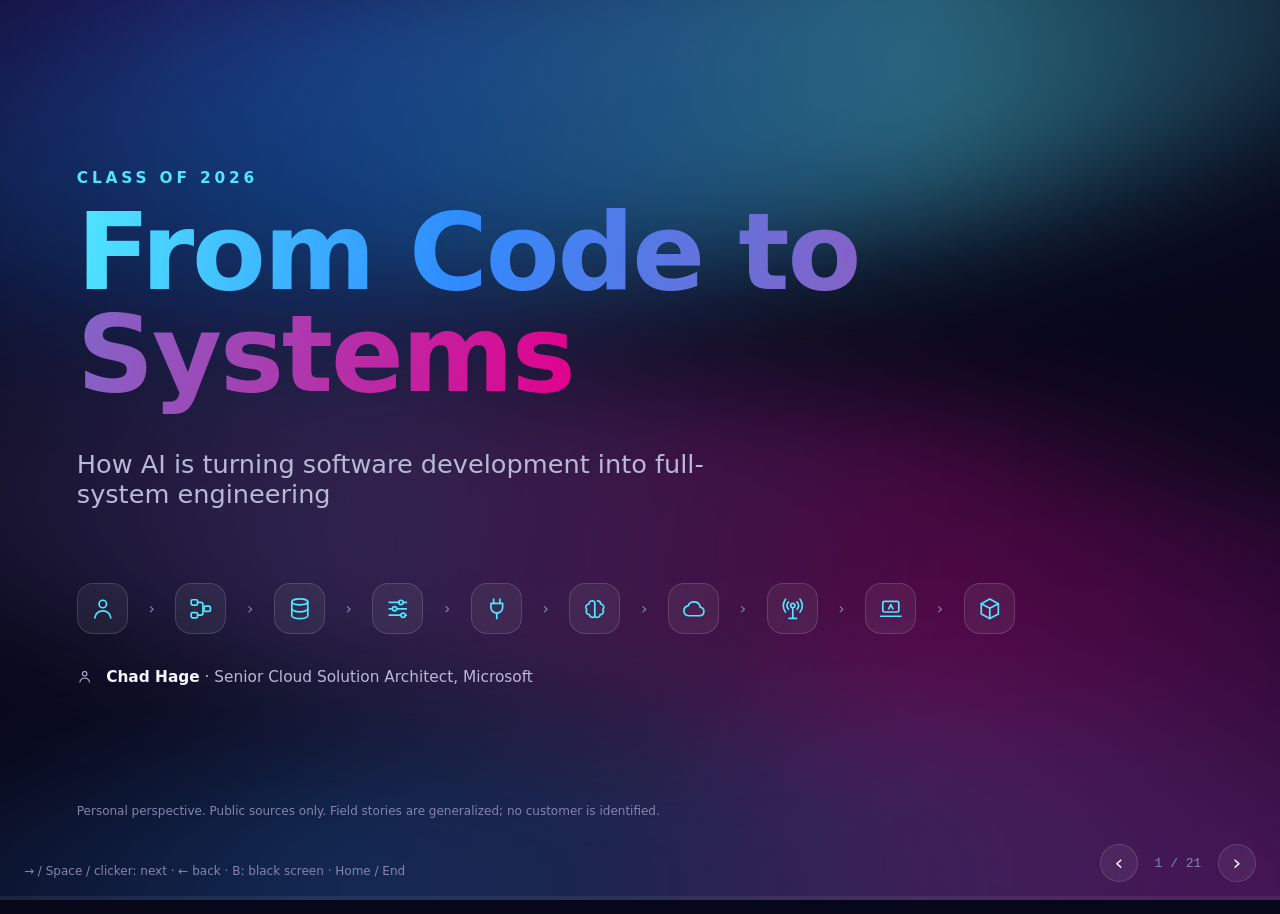
==== index.html @ 5c577702 "Publish From Code to Systems website Co-authored-by: Copilot <223556219+Copilot@users.noreply.github" ====
<!DOCTYPE html>
<html lang="en">
<head>
  <meta charset="utf-8">
  <meta name="viewport" content="width=device-width, initial-scale=1">
  <title>From Code to Systems · How AI is turning software development into full-system engineering</title>
  <meta name="description" content="A talk for computer science and computer engineering graduates on the shift from software development to full-system engineering in the AI era.">
  <link rel="stylesheet" href="styles.css">
</head>
<body>
  <div class="aurora" aria-hidden="true">
    <span class="ribbon r1"></span><span class="ribbon r2"></span><span class="ribbon r3"></span>
  </div>

  <main id="stage" aria-live="polite"></main>

  <nav class="hud" aria-label="Presentation controls">
    <button class="hud-btn" id="prevBtn" aria-label="Previous">&#8249;</button>
    <span class="hud-count" id="counter">1 / 1</span>
    <button class="hud-btn" id="nextBtn" aria-label="Next">&#8250;</button>
  </nav>
  <div class="progress" aria-hidden="true"><span id="progressBar"></span></div>
  <div class="blackout" id="blackout" aria-hidden="true"></div>
  <div class="keyhint" id="keyhint">→ / Space / clicker: next · ← back · B: black screen · Home / End</div>

  <noscript><p class="noscript">This talk needs JavaScript to present.</p></noscript>
  <!--TALK-DATA-->
  <script src="app.js"></script>
</body>
</html>
---- styles.css ----
/* From Code to Systems — presentation microsite
   Visual direction inspired by the Microsoft Ignite 2026 stage: deep night canvas,
   flowing blue-violet-magenta light ribbons, Segoe type, bright cyan accents. */

:root {
  --bg: #07071a;
  --bg-2: #0e0d2b;
  --panel: rgba(255, 255, 255, 0.06);
  --panel-strong: rgba(255, 255, 255, 0.10);
  --line: rgba(255, 255, 255, 0.14);
  --text: #f5f5ff;
  --muted: #b9b8d9;
  --dim: #8584ad;
  --blue: #0078d4;
  --sky: #50e6ff;
  --violet: #8661c5;
  --magenta: #e3008c;
  --amber: #ffb900;
  --green: #6ccb5f;
  --grad: linear-gradient(100deg, #50e6ff 0%, #2f8cff 30%, #8661c5 62%, #e3008c 100%);
  --font: "Segoe UI Variable Display", "Segoe UI Variable Text", "Segoe UI", system-ui, -apple-system, "Helvetica Neue", Arial, sans-serif;
  --mono: "Cascadia Code", "Cascadia Mono", Consolas, ui-monospace, monospace;
  --radius: 20px;
  --ease: cubic-bezier(.2, .8, .2, 1);
}

* { box-sizing: border-box; }
html, body { margin: 0; height: 100%; background: var(--bg); color: var(--text); font-family: var(--font); overflow: hidden; }
body { -webkit-font-smoothing: antialiased; }
a { color: var(--sky); text-decoration: none; }
a:hover, a:focus-visible { text-decoration: underline; }
button { font-family: inherit; }
:focus-visible { outline: 2px solid var(--sky); outline-offset: 3px; }

/* ---------- Ambient aurora ---------- */
.aurora { position: fixed; inset: 0; z-index: 0; pointer-events: none; overflow: hidden;
  background: radial-gradient(120% 90% at 15% 0%, #1a1550 0%, transparent 55%),
              radial-gradient(90% 80% at 100% 100%, #3a0a45 0%, transparent 60%), var(--bg); }
.ribbon { position: absolute; width: 140vw; height: 38vh; left: -20vw; border-radius: 50%;
  filter: blur(60px); opacity: .42; mix-blend-mode: screen; animation: drift 22s ease-in-out infinite alternate; }
.r1 { top: -8vh; background: linear-gradient(90deg, transparent, #0078d4, #50e6ff, transparent); transform: rotate(-8deg); }
.r2 { top: 42vh; background: linear-gradient(90deg, transparent, #8661c5, #e3008c, transparent); transform: rotate(6deg); animation-duration: 28s; opacity: .30; }
.r3 { bottom: -18vh; background: linear-gradient(90deg, transparent, #2f8cff, #8661c5, transparent); transform: rotate(-3deg); animation-duration: 34s; opacity: .25; }
@keyframes drift { from { translate: -6vw 0; } to { translate: 6vw 3vh; } }

/* ---------- Stage & slides ---------- */
#stage { position: relative; z-index: 1; height: 100vh; width: 100vw; }
.slide { position: absolute; inset: 0; padding: clamp(28px, 5vh, 64px) clamp(28px, 6vw, 110px) 90px;
  display: flex; flex-direction: column; opacity: 0; visibility: hidden; transform: translateY(18px) scale(.99);
  transition: opacity .55s var(--ease), transform .55s var(--ease), visibility 0s linear .55s; overflow-y: auto; }
.slide.active { opacity: 1; visibility: visible; transform: none; transition: opacity .55s var(--ease), transform .55s var(--ease); }
.slide::-webkit-scrollbar { width: 8px; } .slide::-webkit-scrollbar-thumb { background: var(--line); border-radius: 8px; }

.kicker { display: inline-flex; align-items: center; gap: 10px; font-size: clamp(13px, 1.1vw, 17px); letter-spacing: .18em;
  text-transform: uppercase; color: var(--sky); font-weight: 600; margin-bottom: 10px; }
.kicker::before { content: ""; width: 28px; height: 2px; background: var(--grad); border-radius: 2px; }
h1, h2, h3 { margin: 0; font-weight: 600; letter-spacing: -.02em; }
h2.title { font-size: clamp(30px, 3.6vw, 60px); line-height: 1.05; }
.subtitle { color: var(--muted); font-size: clamp(16px, 1.4vw, 22px); margin-top: 8px; }
.grad-text { background: var(--grad); -webkit-background-clip: text; background-clip: text; color: transparent; }
.head { margin-bottom: clamp(16px, 3vh, 36px); }

.icon { width: 1em; height: 1em; display: inline-block; vertical-align: middle; flex: none; }
.icon svg { width: 100%; height: 100%; display: block; }
.chip { display: inline-flex; align-items: center; gap: 6px; padding: 4px 12px; border-radius: 999px; font-size: 13px;
  background: var(--panel); border: 1px solid var(--line); color: var(--muted); }
.src { display: inline-flex; gap: 6px; align-items: center; font-size: 13px; color: var(--dim); margin-top: 10px; }
.src a { color: var(--sky); }
.src .icon { font-size: 14px; color: var(--dim); }

.step { opacity: 0; transform: translateY(14px); transition: opacity .45s var(--ease), transform .45s var(--ease); }
.step.on { opacity: 1; transform: none; }

.glass { background: var(--panel); border: 1px solid var(--line); border-radius: var(--radius);
  backdrop-filter: blur(14px); -webkit-backdrop-filter: blur(14px); }

/* ---------- Title ---------- */
.s-title { justify-content: center; }
.s-title .eyebrow { color: var(--sky); letter-spacing: .25em; text-transform: uppercase; font-weight: 600; font-size: clamp(14px, 1.2vw, 18px); }
.s-title h1 { font-size: clamp(52px, 8.4vw, 150px); line-height: .95; margin: 14px 0 18px; }
.s-title .lede { font-size: clamp(18px, 2vw, 32px); color: var(--muted); max-width: 26em; }
.s-title .byline { margin-top: 34px; display: flex; gap: 14px; align-items: center; color: var(--muted); font-size: clamp(14px, 1.2vw, 18px); }
.s-title .byline strong { color: var(--text); }
.icon-rail { display: flex; gap: clamp(10px, 1.6vw, 24px); margin-top: 48px; flex-wrap: wrap; }
.icon-rail .ic { width: clamp(40px, 4vw, 62px); height: clamp(40px, 4vw, 62px); border-radius: 16px; display: grid; place-items: center;
  font-size: clamp(20px, 2vw, 30px); background: var(--panel); border: 1px solid var(--line); color: var(--sky);
  animation: pop .6s var(--ease) both; }
.icon-rail .arrow { align-self: center; color: var(--dim); }
@keyframes pop { from { opacity: 0; transform: translateY(10px) scale(.9); } }
.disclaimer { position: absolute; bottom: 70px; left: clamp(28px, 6vw, 110px); font-size: 12px; color: var(--dim); }

/* ---------- Intro ---------- */
.intro-grid { display: grid; grid-template-columns: repeat(2, minmax(0, 1fr)); gap: 18px; max-width: 1100px; }
.intro-item { display: flex; align-items: center; gap: 18px; padding: 22px 26px; font-size: clamp(18px, 1.7vw, 26px); }
.intro-item .icon { font-size: 40px; color: var(--sky); }

/* ---------- Poll ---------- */
.s-poll { justify-content: center; align-items: center; text-align: center; }
.poll-hand { font-size: clamp(80px, 11vw, 170px); color: var(--amber); animation: wave 2.4s ease-in-out infinite; transform-origin: 70% 90%; }
@keyframes wave { 0%, 60%, 100% { rotate: 0deg; } 10%, 30% { rotate: 14deg; } 20%, 40% { rotate: -8deg; } }
.poll-q { font-size: clamp(30px, 4.4vw, 72px); line-height: 1.08; max-width: 18em; margin: 18px 0 26px; }
.poll-follow { display: flex; flex-direction: column; gap: 10px; align-items: center; }
.poll-follow .step { font-size: clamp(18px, 2vw, 32px); color: var(--muted); display: flex; gap: 12px; align-items: center; }
.poll-follow .step .icon { color: var(--amber); }
.poll-punch { margin-top: 26px; font-size: clamp(22px, 2.6vw, 42px); font-weight: 600; }
.tally { display: flex; gap: 10px; margin-top: 22px; justify-content: center; }
.tally button { background: var(--panel); border: 1px solid var(--line); color: var(--muted); border-radius: 999px; padding: 8px 16px; cursor: pointer; font-size: 14px; }
.tally button.sel { background: var(--grad); color: #07071a; border-color: transparent; font-weight: 700; }

/* ---------- Shift ---------- */
.shift-row { display: grid; grid-template-columns: 1fr auto 1fr; gap: clamp(16px, 3vw, 48px); align-items: stretch; }
.shift-col { padding: clamp(20px, 3vw, 40px); }
.shift-col h3 { display: flex; align-items: center; gap: 14px; font-size: clamp(22px, 2.4vw, 38px); margin-bottom: 18px; }
.shift-col h3 .icon { font-size: 1.4em; }
.shift-col.then h3 { color: var(--muted); }
.shift-col.now { border-color: rgba(80, 230, 255, .45); box-shadow: 0 0 60px rgba(80, 230, 255, .12) inset; }
.shift-col.now h3 { color: var(--sky); }
.shift-col ul { list-style: none; margin: 0; padding: 0; display: grid; gap: 14px; }
.shift-col li { font-size: clamp(18px, 1.9vw, 30px); display: flex; gap: 12px; align-items: center; }
.shift-col.then li { color: var(--muted); }
.shift-col li::before { content: ""; width: 10px; height: 10px; border-radius: 50%; background: currentColor; opacity: .7; flex: none; }
.shift-arrow { align-self: center; font-size: clamp(40px, 5vw, 80px); color: var(--violet); }
.bigline { margin-top: clamp(20px, 5vh, 56px); font-size: clamp(26px, 3.6vw, 60px); font-weight: 700; line-height: 1.1; }

/* ---------- Reveal ---------- */
.reveal-grid { display: grid; grid-template-columns: repeat(3, minmax(0, 1fr)); gap: 20px; flex: 1; align-content: start; }
.reveal-card { padding: 26px; display: flex; flex-direction: column; gap: 14px; cursor: pointer; min-height: 320px; position: relative; }
.reveal-card .icon.big { font-size: 46px; color: var(--sky); }
.reveal-card .prompt { font-size: clamp(17px, 1.55vw, 24px); line-height: 1.3; }
.reveal-card .answer { margin-top: auto; font-size: clamp(38px, 4.6vw, 76px); font-weight: 800; line-height: 1; display: none; }
.reveal-card.open .answer { display: block; animation: pop .5s var(--ease) both; }
.reveal-card .qmark { margin-top: auto; font-size: clamp(38px, 4.6vw, 76px); font-weight: 800; color: var(--dim); line-height: 1; }
.reveal-card.open .qmark { display: none; }
.reveal-card .note { color: var(--muted); font-size: 15px; opacity: 0; transition: opacity .5s .2s; }
.reveal-card.open .note { opacity: 1; }
.reveal-card .src { opacity: 0; transition: opacity .5s .3s; margin-top: 0; }
.reveal-card.open .src { opacity: 1; }
.takeaway { margin-top: clamp(16px, 4vh, 40px); font-size: clamp(22px, 2.6vw, 42px); font-weight: 600; }

/* ---------- Evidence ---------- */
.evi-grid { display: grid; grid-template-columns: repeat(3, minmax(0, 1fr)); gap: 18px; }
.evi { padding: 22px 24px; display: flex; flex-direction: column; gap: 8px; }
.evi .top { display: flex; align-items: center; gap: 14px; }
.evi .top .icon { font-size: 34px; color: var(--sky); }
.evi .stat { font-size: clamp(28px, 3vw, 50px); font-weight: 800; line-height: 1; }
.evi .label { color: var(--muted); font-size: clamp(15px, 1.25vw, 19px); line-height: 1.35; }
.caveat { margin-top: 20px; color: var(--dim); font-size: 15px; display: flex; gap: 8px; align-items: center; }
.caveat .icon { color: var(--amber); }

/* ---------- Provocation ---------- */
.s-provocation { justify-content: center; align-items: center; }
.flip { perspective: 1600px; width: min(1100px, 90vw); height: min(440px, 56vh); cursor: pointer; }
.flip-inner { position: relative; width: 100%; height: 100%; transition: transform .9s var(--ease); transform-style: preserve-3d; }
.flip.flipped .flip-inner { transform: rotateY(180deg); }
.face { position: absolute; inset: 0; backface-visibility: hidden; -webkit-backface-visibility: hidden; border-radius: 28px;
  display: flex; flex-direction: column; justify-content: center; padding: clamp(28px, 5vw, 70px); gap: 18px; }
.face.front { background: linear-gradient(135deg, #2a0f3c, #12123a); border: 1px solid rgba(227, 0, 140, .45); }
.face.back { background: linear-gradient(135deg, #062a45, #141a4a); border: 1px solid rgba(80, 230, 255, .5); transform: rotateY(180deg); }
.face .tag { font-size: 15px; letter-spacing: .2em; text-transform: uppercase; font-weight: 700; display: flex; align-items: center; gap: 10px; }
.face.front .tag { color: #ff6fc4; } .face.back .tag { color: var(--sky); }
.face .say { font-size: clamp(30px, 4.4vw, 72px); font-weight: 700; line-height: 1.08; }
.face.front .say { text-decoration: line-through rgba(227, 0, 140, 0); transition: text-decoration-color .6s; }
.face .icon.giant { position: absolute; right: 40px; top: 36px; font-size: 80px; opacity: .18; }
.vote { display: flex; gap: 14px; margin-top: 10px; }
.vote span { padding: 8px 18px; border-radius: 999px; border: 1px solid var(--line); background: var(--panel); font-size: 16px; display: inline-flex; gap: 8px; align-items: center; }

/* ---------- Stack ---------- */
.stack-wrap { display: grid; grid-template-columns: minmax(280px, 0.9fr) 1.2fr; gap: clamp(18px, 3vw, 44px); flex: 1; min-height: 0; }
.stack { display: flex; flex-direction: column; gap: 6px; }
.layer { display: flex; align-items: center; gap: 14px; padding: 9px 16px; border-radius: 14px; background: var(--panel); border: 1px solid var(--line);
  cursor: pointer; transition: all .35s var(--ease); font-size: clamp(14px, 1.25vw, 19px); color: var(--muted); text-align: left; width: 100%; font-family: inherit; }
.layer .num { font-family: var(--mono); font-size: 12px; color: var(--dim); width: 22px; }
.layer .icon { font-size: 22px; color: var(--sky); }
.layer:hover { background: var(--panel-strong); }
.layer.sel { background: linear-gradient(90deg, rgba(0,120,212,.45), rgba(134,97,197,.35)); color: var(--text); border-color: rgba(80,230,255,.6);
  transform: translateX(10px); box-shadow: 0 8px 30px rgba(0, 120, 212, .25); }
.layer.done { color: var(--text); }
.detail { padding: clamp(22px, 3vw, 40px); display: flex; flex-direction: column; gap: 18px; }
.detail .dh { display: flex; align-items: center; gap: 18px; }
.detail .dh .icon { font-size: 64px; color: var(--sky); }
.detail .dh h3 { font-size: clamp(26px, 2.8vw, 46px); }
.kv { display: grid; grid-template-columns: 44px 1fr; gap: 14px 12px; align-items: start; }
.kv .icon { font-size: 28px; }
.kv .k { font-size: 12px; letter-spacing: .14em; text-transform: uppercase; color: var(--dim); }
.kv .v { font-size: clamp(17px, 1.6vw, 25px); }
.kv .ok { color: var(--green); } .kv .bad { color: #ff7a8a; } .kv .sk { color: var(--amber); }
.pills { display: flex; flex-wrap: wrap; gap: 8px; margin-top: 4px; }
.pill { padding: 4px 12px; border-radius: 999px; font-size: 14px; background: rgba(255,185,0,.12); border: 1px solid rgba(255,185,0,.35); color: #ffd56b; }
.detail-empty { color: var(--dim); display: grid; place-items: center; text-align: center; font-size: 20px; gap: 12px; }
.detail-empty .icon { font-size: 60px; color: var(--violet); }

/* ---------- Journey ---------- */
.journey-req { font-size: clamp(18px, 1.9vw, 30px); padding: 16px 22px; border-left: 4px solid var(--sky); background: var(--panel); border-radius: 12px; margin-bottom: 18px; font-style: italic; }
.journey-wrap { display: grid; grid-template-columns: minmax(240px, .75fr) 1.25fr; gap: clamp(18px, 3vw, 44px); flex: 1; min-height: 0; }
.track { position: relative; display: flex; flex-direction: column; gap: 4px; }
.track .layer { cursor: default; padding: 7px 14px; }
.packet { position: absolute; left: -16px; width: 12px; height: 12px; border-radius: 50%; background: var(--sky);
  box-shadow: 0 0 0 6px rgba(80,230,255,.2), 0 0 24px var(--sky); transition: top .6s var(--ease); }
.jcard { padding: clamp(22px, 3vw, 38px); display: flex; flex-direction: column; gap: 18px; }
.jcard .stepno { font-family: var(--mono); color: var(--dim); font-size: 14px; }
.jcard .what { font-size: clamp(22px, 2.4vw, 38px); font-weight: 600; line-height: 1.15; }
.jgrid { display: grid; grid-template-columns: 1fr 1fr; gap: 14px; }
.jbox { padding: 16px 18px; border-radius: 14px; display: flex; gap: 12px; align-items: flex-start; font-size: clamp(15px, 1.4vw, 21px); }
.jbox .icon { font-size: 26px; }
.jbox.breaks { background: rgba(255, 80, 110, .1); border: 1px solid rgba(255, 80, 110, .35); }
.jbox.breaks .icon { color: #ff7a8a; }
.jbox.save { background: rgba(108, 203, 95, .1); border: 1px solid rgba(108, 203, 95, .35); }
.jbox.save .icon { color: var(--green); }
.jbox small { display: block; font-size: 11px; letter-spacing: .14em; text-transform: uppercase; color: var(--dim); margin-bottom: 4px; }

/* ---------- Trio ---------- */
.trio { display: grid; grid-template-columns: repeat(3, minmax(0, 1fr)); gap: 20px; }
.trio .t { padding: 30px; display: flex; flex-direction: column; gap: 12px; }
.trio .t .icon { font-size: 60px; color: var(--sky); }
.trio .t h3 { font-size: clamp(22px, 2.2vw, 36px); }
.trio .t .line { color: var(--muted); font-size: clamp(16px, 1.4vw, 21px); }
.trio .t .proof { font-size: 15px; padding-top: 12px; border-top: 1px solid var(--line); }

/* ---------- Skills ---------- */
.skills-wrap { display: grid; grid-template-columns: 1.05fr 1fr; gap: clamp(16px, 2.5vw, 36px); flex: 1; min-height: 0; }
.skill-grid { display: grid; grid-template-columns: repeat(3, minmax(0, 1fr)); gap: 10px; align-content: start; }
.tile { display: flex; flex-direction: column; align-items: flex-start; gap: 8px; padding: 12px 14px; border-radius: 14px; background: var(--panel); border: 1px solid var(--line);
  color: var(--muted); cursor: pointer; text-align: left; font-family: inherit; font-size: clamp(12px, 1vw, 15px); transition: all .3s var(--ease); }
.tile .icon { font-size: 26px; color: var(--sky); }
.tile:hover { background: var(--panel-strong); color: var(--text); }
.tile.sel { background: linear-gradient(135deg, rgba(0,120,212,.5), rgba(227,0,140,.3)); color: var(--text); border-color: rgba(80,230,255,.6); transform: scale(1.03); }
.tile.seen { color: var(--text); }
.skill-card { perspective: 1600px; min-height: 380px; cursor: pointer; }
.skill-card .flip-inner { min-height: 380px; }
.skill-card .face { justify-content: flex-start; padding: clamp(22px, 2.6vw, 36px); border-radius: 22px; }
.skill-card.flipped .flip-inner { transform: rotateY(180deg); }
.skill-card .face h3 { font-size: clamp(22px, 2.2vw, 36px); display: flex; gap: 14px; align-items: center; }
.skill-card .face h3 .icon { font-size: 1.4em; color: var(--sky); }
.skill-card .why { font-size: clamp(18px, 1.8vw, 28px); line-height: 1.25; font-weight: 600; }
.skill-card .hint { margin-top: auto; color: var(--dim); font-size: 13px; display: flex; gap: 8px; align-items: center; }
.oldnew { display: grid; gap: 12px; }
.oldnew .o, .oldnew .n { padding: 14px 16px; border-radius: 14px; font-size: clamp(15px, 1.4vw, 21px); }
.oldnew .o { background: rgba(255,255,255,.05); color: var(--muted); }
.oldnew .n { background: rgba(80,230,255,.1); border: 1px solid rgba(80,230,255,.35); }
.oldnew small { display: block; font-size: 11px; letter-spacing: .14em; text-transform: uppercase; color: var(--dim); margin-bottom: 4px; }
details.starter { margin-top: 14px; border-radius: 14px; background: rgba(255,185,0,.08); border: 1px solid rgba(255,185,0,.3); padding: 10px 16px; }
details.starter summary { cursor: pointer; color: #ffd56b; font-weight: 600; display: flex; gap: 8px; align-items: center; list-style: none; }
details.starter summary::-webkit-details-marker { display: none; }
details.starter p { margin: 8px 0 2px; font-size: clamp(15px, 1.3vw, 19px); }

/* ---------- Field stories & cases ---------- */
.field-grid, .case-grid { display: grid; grid-template-columns: repeat(2, minmax(0, 1fr)); gap: 16px; }
.case-grid { grid-template-columns: repeat(3, minmax(0, 1fr)); }
.story { padding: 22px 24px; display: grid; grid-template-columns: 56px 1fr; gap: 6px 16px; }
.story > .icon { font-size: 44px; color: var(--sky); grid-row: span 5; }
.story .sector { font-size: 13px; letter-spacing: .14em; text-transform: uppercase; color: var(--dim); }
.story h3 { font-size: clamp(20px, 1.9vw, 30px); }
.story .row { display: flex; gap: 10px; align-items: flex-start; font-size: clamp(14px, 1.2vw, 18px); color: var(--muted); }
.story .row .icon { font-size: 18px; margin-top: 3px; }
.story .lesson { color: var(--text); font-weight: 600; }
.story .lesson .icon { color: var(--amber); }
.case { padding: 22px; display: flex; flex-direction: column; gap: 6px; }
.case .top { display: flex; justify-content: space-between; align-items: center; }
.case .top .icon { font-size: 32px; color: var(--sky); }
.case .org { font-weight: 700; font-size: clamp(17px, 1.5vw, 23px); }
.case .what { color: var(--dim); font-size: 14px; }
.case .stat { font-size: clamp(30px, 3vw, 50px); font-weight: 800; margin-top: 8px; line-height: 1.05; }
.case .stat.quote { font-size: clamp(24px, 2.2vw, 36px); font-style: italic; }
.case .sl { color: var(--muted); font-size: 15px; }

/* ---------- Roles ---------- */
.legend { display: flex; gap: 16px; flex-wrap: wrap; align-items: center; margin-bottom: 16px; }
.legend .lg { display: inline-flex; gap: 8px; align-items: center; font-size: 15px; color: var(--muted); }
.dot { width: 12px; height: 12px; border-radius: 50%; display: inline-block; }
.dot.now { background: var(--green); } .dot.y1 { background: var(--sky); } .dot.y3 { background: var(--magenta); }
.legend .ln { font-size: 13px; color: var(--dim); font-style: italic; }
.role-cols { display: grid; grid-template-columns: repeat(3, minmax(0, 1fr)); gap: 16px; flex: 1; }
.role-col h4 { margin: 0 0 10px; font-size: 14px; letter-spacing: .14em; text-transform: uppercase; display: flex; gap: 8px; align-items: center; color: var(--muted); }
.role { padding: 16px 18px; margin-bottom: 12px; display: grid; grid-template-columns: 40px 1fr; gap: 4px 12px; }
.role > .icon { font-size: 32px; grid-row: span 3; }
.role.now > .icon { color: var(--green); } .role.y1 > .icon { color: var(--sky); } .role.y3 > .icon { color: #ff6fc4; }
.role h3 { font-size: clamp(17px, 1.5vw, 23px); }
.role .line { color: var(--muted); font-size: 14px; }
.role .proof { font-size: 13px; }
.role.feature { border-color: rgba(108,203,95,.6); box-shadow: 0 0 40px rgba(108,203,95,.15); }

/* ---------- Close ---------- */
.s-close { justify-content: center; align-items: center; text-align: center; }
.s-close .l1 { font-size: clamp(34px, 5vw, 86px); font-weight: 600; color: var(--muted); }
.s-close .l2 { font-size: clamp(42px, 6.4vw, 112px); font-weight: 800; line-height: 1.02; margin-top: 12px; max-width: 14em; }
.s-close .thanks { margin-top: 48px; font-size: clamp(20px, 2vw, 30px); color: var(--muted); }
.s-close .thanks strong { color: var(--text); }

/* ---------- Sources ---------- */
.src-grid { display: grid; grid-template-columns: repeat(2, minmax(0, 1fr)); gap: 18px; }
.src-group { padding: 20px 24px; }
.src-group h3 { font-size: 18px; margin-bottom: 10px; color: var(--sky); }
.src-group ol { margin: 0; padding-left: 20px; display: grid; gap: 6px; font-size: 14px; color: var(--muted); }
.src-group a { color: var(--text); }

/* ---------- HUD ---------- */
.hud { position: fixed; z-index: 5; right: 24px; bottom: 18px; display: flex; gap: 8px; align-items: center; }
.hud-btn { width: 38px; height: 38px; border-radius: 50%; border: 1px solid var(--line); background: var(--panel); color: var(--text); font-size: 22px; cursor: pointer; line-height: 1; }
.hud-btn:hover { background: var(--panel-strong); }
.hud-count { font-family: var(--mono); font-size: 13px; color: var(--dim); min-width: 64px; text-align: center; }
.progress { position: fixed; z-index: 5; left: 0; right: 0; bottom: 0; height: 4px; background: rgba(255,255,255,.06); }
.progress span { display: block; height: 100%; width: 0; background: var(--grad); transition: width .5s var(--ease); }
.blackout { position: fixed; inset: 0; z-index: 20; background: #000; opacity: 0; pointer-events: none; transition: opacity .4s; }
.blackout.on { opacity: 1; pointer-events: auto; }
.keyhint { position: fixed; z-index: 5; left: 24px; bottom: 22px; font-size: 12px; color: var(--dim); transition: opacity 1s; }
.keyhint.hide { opacity: 0; }
.noscript { position: fixed; inset: 0; display: grid; place-items: center; font-size: 22px; }

/* ---------- Responsive ---------- */
@media (max-width: 1100px) {
  .reveal-grid, .evi-grid, .trio, .case-grid, .role-cols { grid-template-columns: repeat(2, minmax(0, 1fr)); }
  .skills-wrap, .stack-wrap, .journey-wrap { grid-template-columns: 1fr; }
}
@media (max-width: 700px) {
  .reveal-grid, .evi-grid, .trio, .case-grid, .role-cols, .field-grid, .intro-grid, .src-grid, .jgrid { grid-template-columns: 1fr; }
  .shift-row { grid-template-columns: 1fr; } .shift-arrow { rotate: 90deg; justify-self: center; }
  .skill-grid { grid-template-columns: repeat(2, minmax(0, 1fr)); }
  .keyhint { display: none; }
}
@media (prefers-reduced-motion: reduce) {
  *, *::before, *::after { animation: none !important; transition-duration: .01ms !important; }
}
@media print {
  html, body { overflow: visible; height: auto; }
  .aurora, .hud, .progress, .keyhint, .blackout { display: none; }
  #stage { height: auto; }
  .slide { position: relative; opacity: 1; visibility: visible; transform: none; page-break-after: always; min-height: 100vh; }
  .step, .reveal-card .note, .reveal-card .src { opacity: 1 !important; transform: none !important; }
}
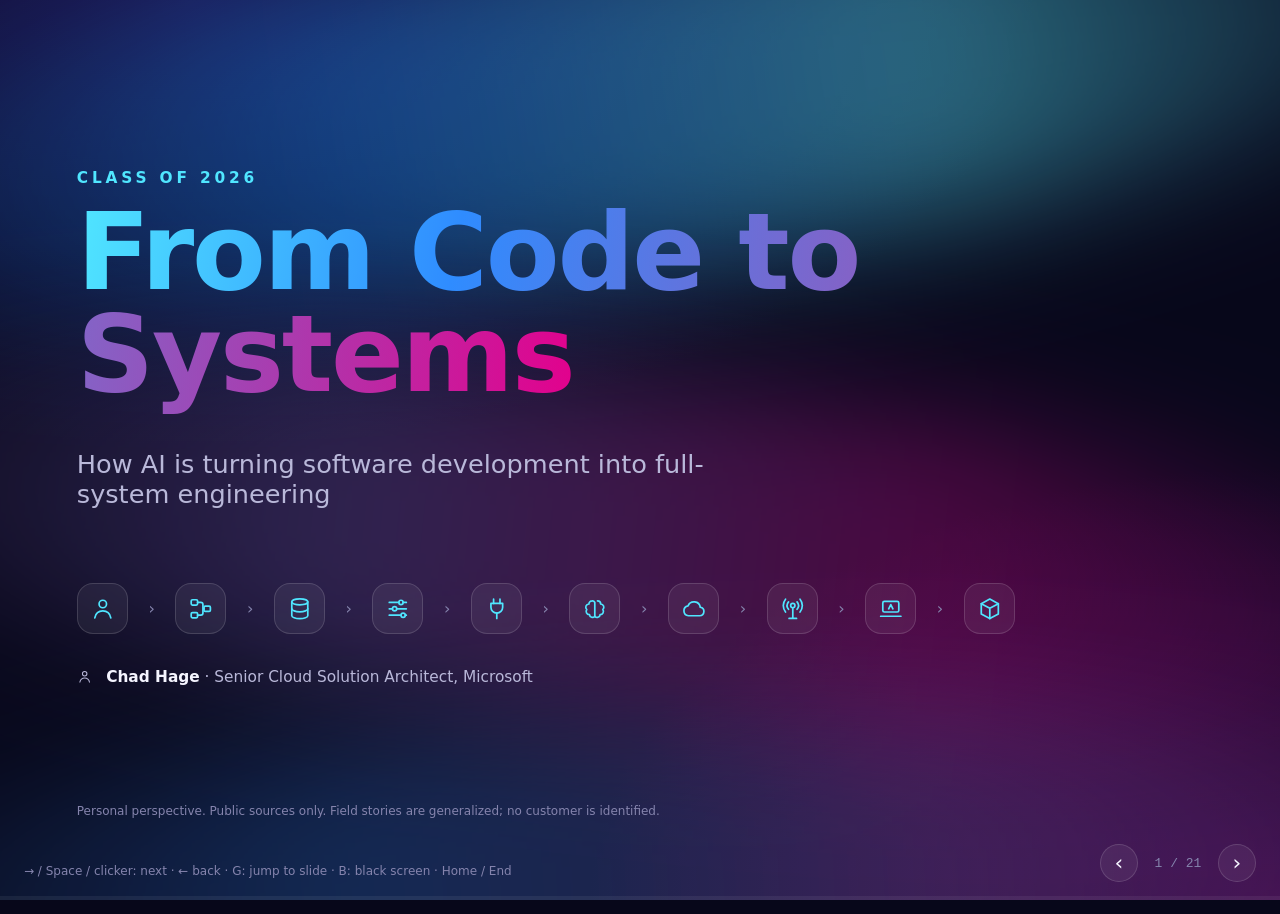
==== commit 1b1e757d: "Add a subtle slide jump picker Open slide navigation from the counter or the G shortcut, with access" ====
--- a/index.html
+++ b/index.html
@@ -16,12 +16,20 @@
 
   <nav class="hud" aria-label="Presentation controls">
     <button class="hud-btn" id="prevBtn" aria-label="Previous">&#8249;</button>
-    <span class="hud-count" id="counter">1 / 1</span>
+    <button class="hud-count" id="counter" type="button" aria-label="Jump to slide" aria-haspopup="dialog" aria-controls="slidePicker" aria-expanded="false" aria-keyshortcuts="G" title="Jump to slide (G)" disabled>1 / 1</button>
     <button class="hud-btn" id="nextBtn" aria-label="Next">&#8250;</button>
   </nav>
+  <dialog class="slide-picker" id="slidePicker" aria-labelledby="slidePickerTitle">
+    <header class="slide-picker-head">
+      <h2 id="slidePickerTitle">Jump to slide</h2>
+      <button class="hud-btn" id="closePicker" type="button" aria-label="Close slide picker">&#215;</button>
+    </header>
+    <ol class="jump-list" id="slideList"></ol>
+    <p class="slide-picker-hint">Choose a slide &middot; Esc to close</p>
+  </dialog>
   <div class="progress" aria-hidden="true"><span id="progressBar"></span></div>
   <div class="blackout" id="blackout" aria-hidden="true"></div>
-  <div class="keyhint" id="keyhint">→ / Space / clicker: next · ← back · B: black screen · Home / End</div>
+  <div class="keyhint" id="keyhint">→ / Space / clicker: next · ← back · G: jump to slide · B: black screen · Home / End</div>
 
   <noscript><p class="noscript">This talk needs JavaScript to present.</p></noscript>
   <!--TALK-DATA-->
--- a/styles.css
+++ b/styles.css
@@ -297,7 +297,25 @@
 .hud { position: fixed; z-index: 5; right: 24px; bottom: 18px; display: flex; gap: 8px; align-items: center; }
 .hud-btn { width: 38px; height: 38px; border-radius: 50%; border: 1px solid var(--line); background: var(--panel); color: var(--text); font-size: 22px; cursor: pointer; line-height: 1; }
 .hud-btn:hover { background: var(--panel-strong); }
-.hud-count { font-family: var(--mono); font-size: 13px; color: var(--dim); min-width: 64px; text-align: center; }
+.hud-count { font-family: var(--mono); font-size: 13px; color: var(--dim); min-width: 64px; height: 38px; padding: 0 8px;
+  border: 0; border-radius: 8px; background: none; text-align: center; cursor: pointer; }
+.hud-count:hover, .hud-count:focus-visible { color: var(--sky); background: var(--panel); }
+.hud-count:disabled { cursor: default; }
+.slide-picker { width: min(520px, calc(100vw - 32px)); max-width: none; max-height: min(640px, calc(100dvh - 48px));
+  padding: 16px; border: 1px solid var(--line); border-radius: var(--radius); background: var(--bg-2); color: var(--text); overflow: hidden; }
+.slide-picker[open] { display: flex; flex-direction: column; }
+.slide-picker::backdrop { background: var(--bg); opacity: .8; }
+.slide-picker-head { display: flex; justify-content: space-between; align-items: center; gap: 16px; margin-bottom: 12px; }
+.slide-picker-head h2 { font-size: 18px; }
+.slide-picker-head .hud-btn { width: 32px; height: 32px; font-size: 20px; }
+.jump-list { list-style: none; margin: 0; padding: 6px; min-height: 0; overflow-y: auto; display: grid; gap: 4px;
+  scrollbar-width: thin; scrollbar-color: var(--line) var(--bg-2); }
+.jump-item { display: flex; gap: 14px; align-items: baseline; width: 100%; padding: 10px 12px; border: 1px solid transparent;
+  border-radius: 10px; background: none; color: var(--muted); font: inherit; font-size: 14px; text-align: left; cursor: pointer; overflow-wrap: anywhere; }
+.jump-item:hover, .jump-item[aria-current="true"] { background: var(--panel); border-color: var(--line); color: var(--text); }
+.jump-number { font-family: var(--mono); font-size: 12px; color: var(--dim); flex: none; }
+.jump-item[aria-current="true"] .jump-number { color: var(--sky); }
+.slide-picker-hint { margin: 12px 6px 0; color: var(--dim); font-size: 12px; }
 .progress { position: fixed; z-index: 5; left: 0; right: 0; bottom: 0; height: 4px; background: rgba(255,255,255,.06); }
 .progress span { display: block; height: 100%; width: 0; background: var(--grad); transition: width .5s var(--ease); }
 .blackout { position: fixed; inset: 0; z-index: 20; background: #000; opacity: 0; pointer-events: none; transition: opacity .4s; }
@@ -322,7 +340,7 @@
 }
 @media print {
   html, body { overflow: visible; height: auto; }
-  .aurora, .hud, .progress, .keyhint, .blackout { display: none; }
+  .aurora, .hud, .progress, .keyhint, .blackout, .slide-picker[open] { display: none; }
   #stage { height: auto; }
   .slide { position: relative; opacity: 1; visibility: visible; transform: none; page-break-after: always; min-height: 100vh; }
   .step, .reveal-card .note, .reveal-card .src { opacity: 1 !important; transform: none !important; }
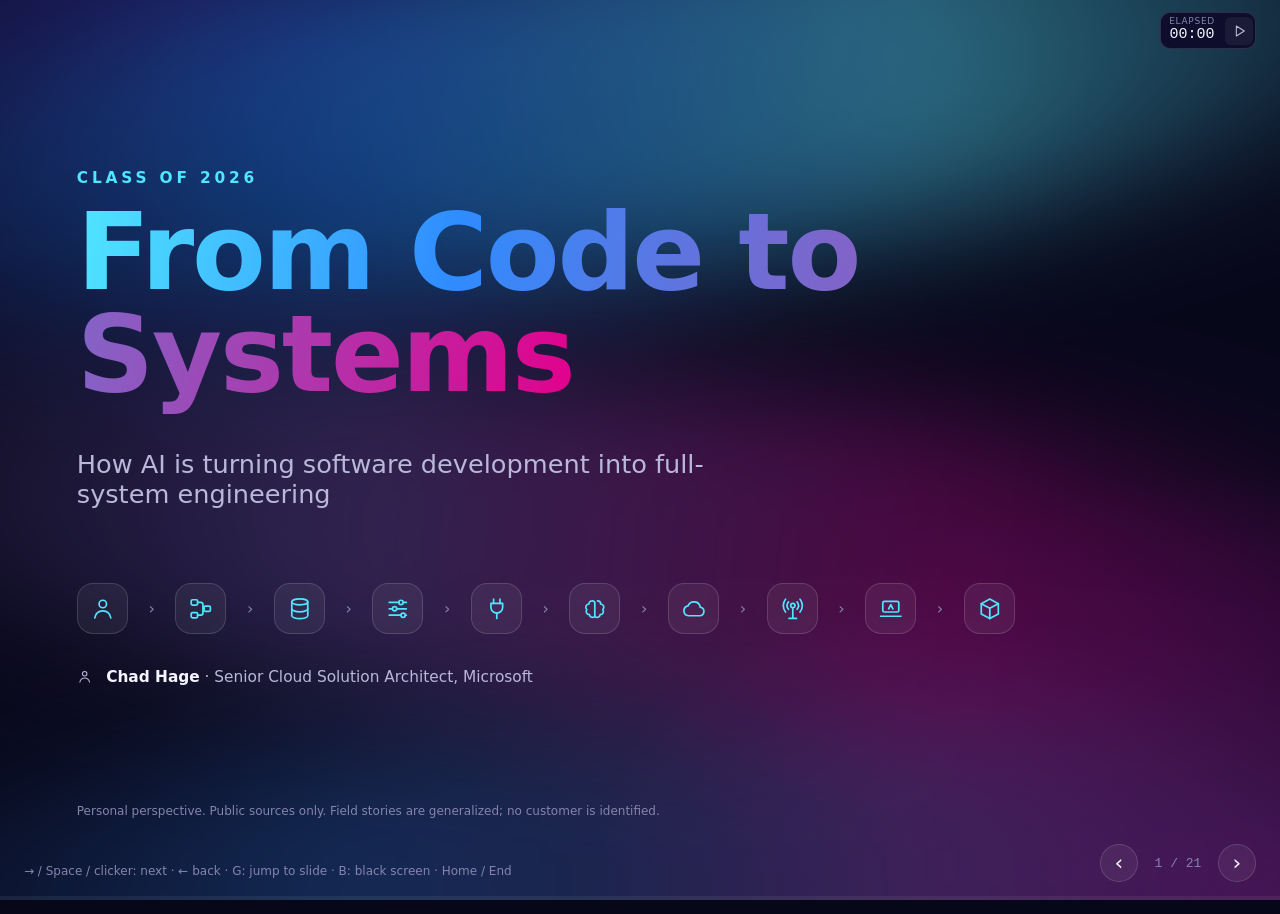
==== commit 77877d4f: "Added harness to slide 10" ====
--- a/index.html
+++ b/index.html
@@ -14,6 +14,13 @@
 
   <main id="stage" aria-live="polite"></main>
 
+  <div class="talk-timer" id="presentationTimer" role="group" aria-label="Presentation timer">
+    <button class="timer-display" id="timerSettingsBtn" type="button" aria-label="Timer settings" aria-describedby="timerLabel timerValue" aria-haspopup="dialog" aria-controls="timerSettings" aria-expanded="false" aria-keyshortcuts="T" title="Timer settings (T)">
+      <span class="timer-label" id="timerLabel">Elapsed</span>
+      <span class="timer-value" id="timerValue" role="timer" aria-live="off">00:00</span>
+    </button>
+    <button class="timer-toggle" id="timerToggle" type="button" aria-label="Start presentation timer" title="Start timer"></button>
+  </div>
   <nav class="hud" aria-label="Presentation controls">
     <button class="hud-btn" id="prevBtn" aria-label="Previous">&#8249;</button>
     <button class="hud-count" id="counter" type="button" aria-label="Jump to slide" aria-haspopup="dialog" aria-controls="slidePicker" aria-expanded="false" aria-keyshortcuts="G" title="Jump to slide (G)" disabled>1 / 1</button>
@@ -27,6 +34,34 @@
     <ol class="jump-list" id="slideList"></ol>
     <p class="slide-picker-hint">Choose a slide &middot; Esc to close</p>
   </dialog>
+  <dialog class="slide-picker timer-settings" id="timerSettings" aria-labelledby="timerSettingsTitle">
+    <header class="slide-picker-head">
+      <h2 id="timerSettingsTitle">Timer settings</h2>
+      <button class="hud-btn" id="closeTimerSettings" type="button" aria-label="Close timer settings">&#215;</button>
+    </header>
+    <form class="timer-form" id="timerForm">
+      <label>Presentation length (minutes)
+        <input id="timerMinutes" type="number" min="1" step="1" value="20" inputmode="numeric" required>
+      </label>
+      <label>Display
+        <select id="timerMode">
+          <option value="elapsed">Elapsed time (count up)</option>
+          <option value="countdown">Countdown</option>
+        </select>
+      </label>
+      <label>Start mode
+        <select id="timerStartMode">
+          <option value="auto">Automatically on first advance</option>
+          <option value="manual">Manually with Start</option>
+        </select>
+      </label>
+      <p class="timer-help">Apply keeps elapsed time. Reset starts fresh using these settings. Start mode applies before the timer starts or after a reset.</p>
+      <div class="timer-actions">
+        <button id="timerReset" type="button">Reset timer</button>
+        <button class="timer-apply" type="submit">Apply</button>
+      </div>
+    </form>
+  </dialog>
   <div class="progress" aria-hidden="true"><span id="progressBar"></span></div>
   <div class="blackout" id="blackout" aria-hidden="true"></div>
   <div class="keyhint" id="keyhint">→ / Space / clicker: next · ← back · G: jump to slide · B: black screen · Home / End</div>
--- a/styles.css
+++ b/styles.css
@@ -209,10 +209,10 @@
 .jbox small { display: block; font-size: 11px; letter-spacing: .14em; text-transform: uppercase; color: var(--dim); margin-bottom: 4px; }
 
 /* ---------- Trio ---------- */
-.trio { display: grid; grid-template-columns: repeat(3, minmax(0, 1fr)); gap: 20px; }
+.trio { display: grid; grid-template-columns: repeat(4, minmax(0, 1fr)); gap: 20px; }
 .trio .t { padding: 30px; display: flex; flex-direction: column; gap: 12px; }
-.trio .t .icon { font-size: 60px; color: var(--sky); }
-.trio .t h3 { font-size: clamp(22px, 2.2vw, 36px); }
+.trio .t > .icon { font-size: 60px; color: var(--sky); }
+.trio .t h3 { font-size: clamp(22px, 2vw, 36px); }
 .trio .t .line { color: var(--muted); font-size: clamp(16px, 1.4vw, 21px); }
 .trio .t .proof { font-size: 15px; padding-top: 12px; border-top: 1px solid var(--line); }
 
@@ -316,6 +316,26 @@
 .jump-number { font-family: var(--mono); font-size: 12px; color: var(--dim); flex: none; }
 .jump-item[aria-current="true"] .jump-number { color: var(--sky); }
 .slide-picker-hint { margin: 12px 6px 0; color: var(--dim); font-size: 12px; }
+.talk-timer { position: fixed; z-index: 5; top: 12px; right: 24px; display: flex; gap: 4px; align-items: center;
+  padding: 2px; border: 1px solid var(--line); border-radius: 10px; background: var(--bg-2); }
+.timer-display { display: grid; gap: 0; padding: 2px 6px; border: 0; border-radius: 6px; background: none; color: var(--text); cursor: pointer; }
+.timer-display:hover, .timer-toggle:hover { background: var(--panel-strong); }
+.timer-label { font-size: 9px; line-height: 1; letter-spacing: .08em; text-transform: uppercase; color: var(--dim); }
+.timer-value { font-family: var(--mono); font-size: 15px; line-height: 1.2; font-variant-numeric: tabular-nums; white-space: nowrap; }
+.talk-timer[data-warning="true"] .timer-value { color: var(--amber); }
+.timer-toggle { display: grid; place-items: center; flex: none; width: 28px; height: 28px; padding: 0; border: 0; border-radius: 6px;
+  background: var(--panel); color: var(--muted); font-size: 16px; cursor: pointer; }
+.timer-settings { width: min(400px, calc(100vw - 32px)); color-scheme: dark; }
+.timer-form { display: grid; gap: 14px; min-height: 0; overflow-y: auto; padding: 4px; }
+.timer-form label { display: grid; gap: 6px; font-size: 13px; color: var(--muted); }
+.timer-form input, .timer-form select { width: 100%; min-width: 0; padding: 9px 10px; border: 1px solid var(--line);
+  border-radius: 8px; background: var(--bg); color: var(--text); font: inherit; }
+.timer-help { margin: 0; color: var(--dim); font-size: 12px; line-height: 1.5; }
+.timer-actions { display: flex; justify-content: space-between; gap: 12px; }
+.timer-actions button { padding: 8px 12px; border: 1px solid var(--line); border-radius: 8px; background: var(--panel);
+  color: var(--muted); font: inherit; font-size: 13px; cursor: pointer; }
+.timer-actions button:hover { background: var(--panel-strong); }
+.timer-actions .timer-apply { color: var(--sky); }
 .progress { position: fixed; z-index: 5; left: 0; right: 0; bottom: 0; height: 4px; background: rgba(255,255,255,.06); }
 .progress span { display: block; height: 100%; width: 0; background: var(--grad); transition: width .5s var(--ease); }
 .blackout { position: fixed; inset: 0; z-index: 20; background: #000; opacity: 0; pointer-events: none; transition: opacity .4s; }
@@ -333,6 +353,8 @@
   .reveal-grid, .evi-grid, .trio, .case-grid, .role-cols, .field-grid, .intro-grid, .src-grid, .jgrid { grid-template-columns: 1fr; }
   .shift-row { grid-template-columns: 1fr; } .shift-arrow { rotate: 90deg; justify-self: center; }
   .skill-grid { grid-template-columns: repeat(2, minmax(0, 1fr)); }
+  .talk-timer { top: auto; right: auto; bottom: 18px; left: 16px; }
+  .hud { right: 16px; }
   .keyhint { display: none; }
 }
 @media (prefers-reduced-motion: reduce) {
@@ -340,7 +362,7 @@
 }
 @media print {
   html, body { overflow: visible; height: auto; }
-  .aurora, .hud, .progress, .keyhint, .blackout, .slide-picker[open] { display: none; }
+  .aurora, .hud, .talk-timer, .progress, .keyhint, .blackout, .slide-picker[open] { display: none; }
   #stage { height: auto; }
   .slide { position: relative; opacity: 1; visibility: visible; transform: none; page-break-after: always; min-height: 100vh; }
   .step, .reveal-card .note, .reveal-card .src { opacity: 1 !important; transform: none !important; }
